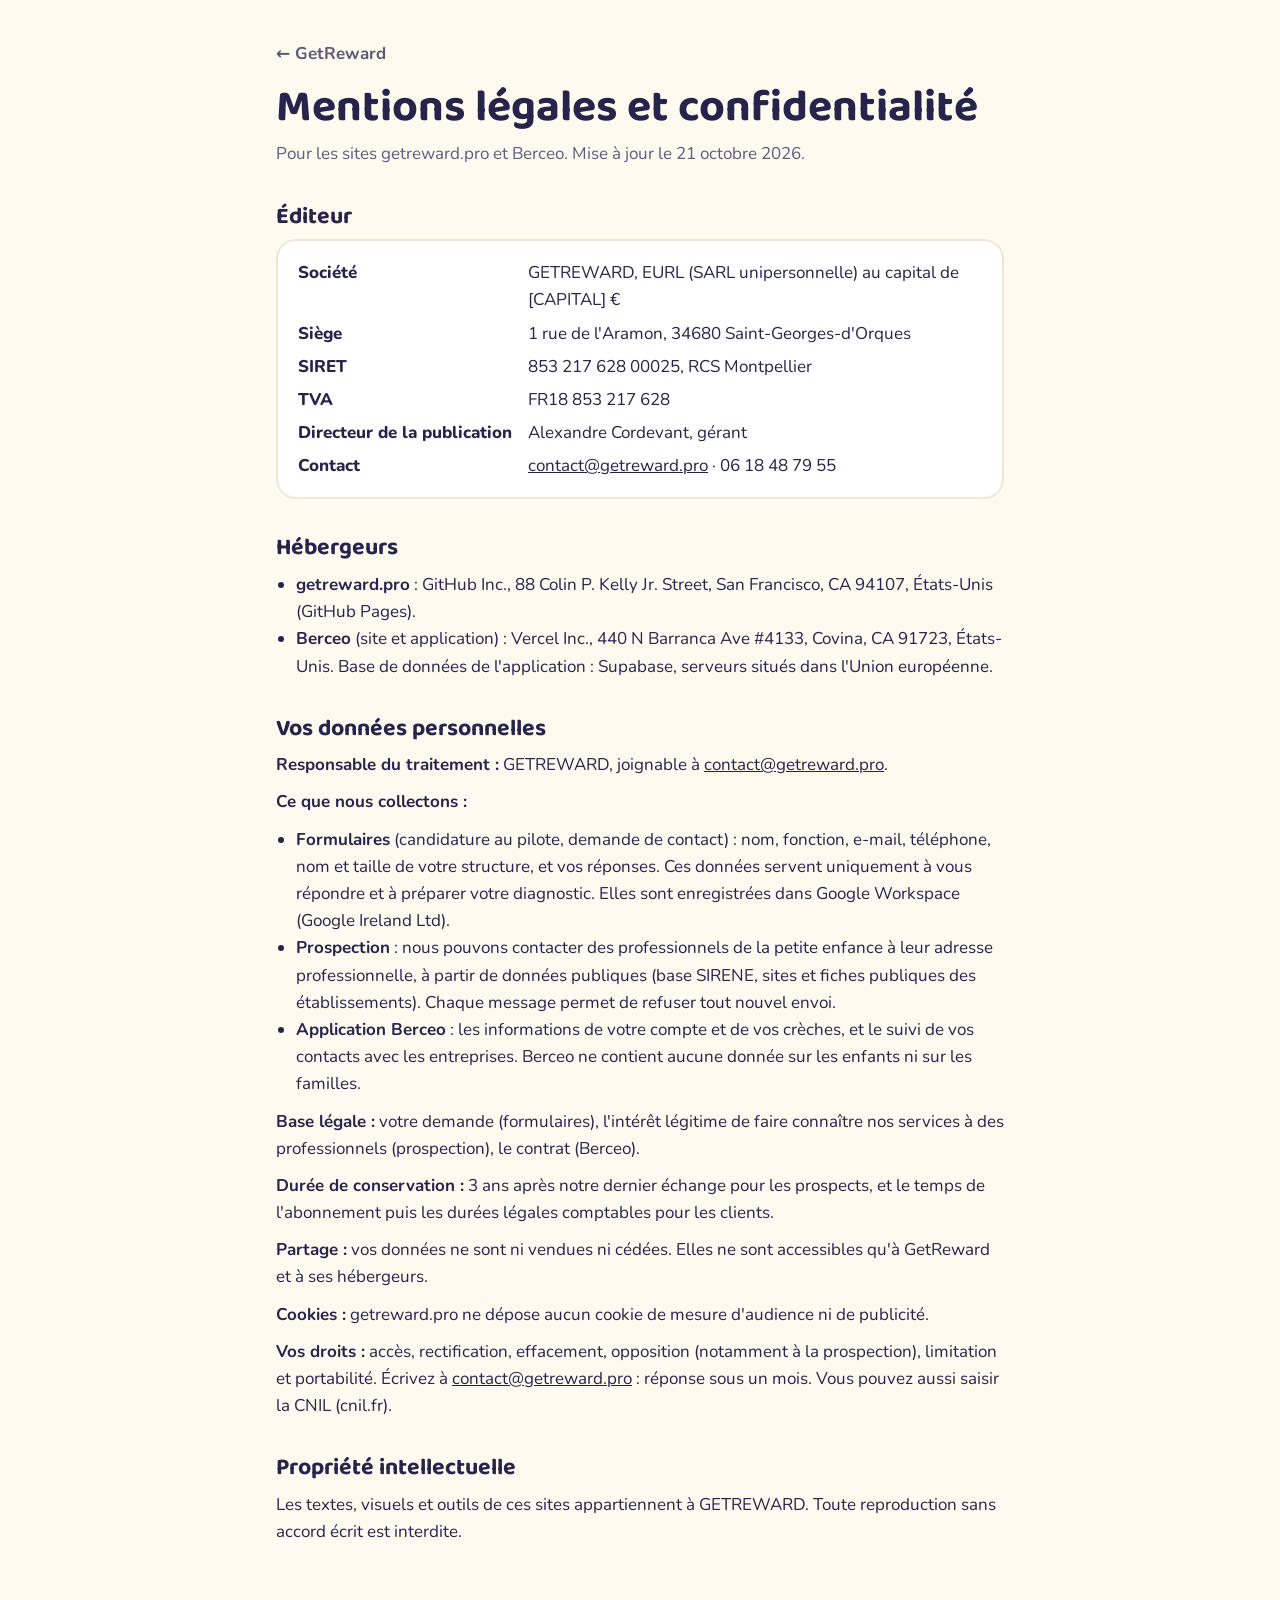
==== mentions-legales/index.html @ 18bce3ec "Mentions légales, formulaire crèches pilotes, contact@getreward.pro Co-Authored-By: Claude Opus 5.5 " ====
<!doctype html>
<html lang="fr">
<head>
<meta charset="utf-8">
<meta name="viewport" content="width=device-width,initial-scale=1,viewport-fit=cover">
<title>Mentions légales · GetReward</title>
<meta name="description" content="Mentions légales et politique de confidentialité de GetReward et de Berceo.">
<link rel="canonical" href="https://getreward.pro/mentions-legales/">
<meta name="robots" content="noindex">
<link rel="preconnect" href="https://fonts.googleapis.com">
<link rel="preconnect" href="https://fonts.gstatic.com" crossorigin>
<link rel="stylesheet" href="https://fonts.googleapis.com/css2?family=Baloo+2:wght@700;800&family=Nunito:wght@500;700;800&display=swap">
<style>
:root{--bg:#FFFAF0;--surface:#FFFFFF;--ink:#26244A;--muted:#5E5B7E;--line:#EFE6D6;--coral:#FF7657;color-scheme:light}
@media (prefers-color-scheme: dark){:root:not([data-theme="light"]){--bg:#17162B;--surface:#22203D;--ink:#F7F3FF;--muted:#BDB8DA;--line:#35325A;--coral:#FF8A6E;color-scheme:dark}}
:root[data-theme="dark"]{--bg:#17162B;--surface:#22203D;--ink:#F7F3FF;--muted:#BDB8DA;--line:#35325A;--coral:#FF8A6E;color-scheme:dark}
*{box-sizing:border-box}
body{margin:0;background:var(--bg);color:var(--ink);font-family:"Nunito","Segoe UI",system-ui,sans-serif;font-size:17px;line-height:1.6}
main{max-width:760px;margin:0 auto;padding:40px max(16px,env(safe-area-inset-left,0px)) 64px}
h1,h2{font-family:"Baloo 2","Trebuchet MS",system-ui,sans-serif;line-height:1.1;margin:0}
h1{font-size:clamp(2rem,6vw,2.8rem);margin:16px 0 8px}
h2{font-size:1.45rem;margin:36px 0 10px}
p,ul{margin:0 0 10px}
ul{padding-left:1.2em}
.muted{color:var(--muted)}
.card{background:var(--surface);border:2px solid var(--line);border-radius:20px;padding:18px 20px}
dl{display:grid;grid-template-columns:max-content 1fr;gap:6px 16px;margin:0}
dt{font-weight:800}
dd{margin:0;min-width:0;overflow-wrap:anywhere}
@media(max-width:560px){dl{grid-template-columns:1fr}dd{margin-bottom:6px}}
a{color:inherit}
a:focus-visible{outline:3px solid var(--coral);outline-offset:3px}
.back{font-weight:700;text-decoration:none;opacity:.75}
.back:hover{opacity:1;text-decoration:underline}
</style>
</head>
<body>
<main>
  <a class="back" href="/">← GetReward</a>
  <h1>Mentions légales et confidentialité</h1>
  <p class="muted">Pour les sites getreward.pro et Berceo. Mise à jour le 21 octobre 2026.</p>

  <h2 id="editeur">Éditeur</h2>
  <div class="card">
    <dl>
      <dt>Société</dt><dd>GETREWARD, EURL (SARL unipersonnelle) au capital de [CAPITAL] €</dd>
      <dt>Siège</dt><dd>1 rue de l'Aramon, 34680 Saint-Georges-d'Orques</dd>
      <dt>SIRET</dt><dd>853 217 628 00025, RCS Montpellier</dd>
      <dt>TVA</dt><dd>FR18 853 217 628</dd>
      <dt>Directeur de la publication</dt><dd>Alexandre Cordevant, gérant</dd>
      <dt>Contact</dt><dd><a href="mailto:contact@getreward.pro">contact@getreward.pro</a> · 06 18 48 79 55</dd>
    </dl>
  </div>

  <h2 id="hebergeurs">Hébergeurs</h2>
  <ul>
    <li><b>getreward.pro</b> : GitHub Inc., 88 Colin P. Kelly Jr. Street, San Francisco, CA 94107, États-Unis (GitHub Pages).</li>
    <li><b>Berceo</b> (site et application) : Vercel Inc., 440 N Barranca Ave #4133, Covina, CA 91723, États-Unis. Base de données de l'application : Supabase, serveurs situés dans l'Union européenne.</li>
  </ul>

  <h2 id="confidentialite">Vos données personnelles</h2>
  <p><b>Responsable du traitement :</b> GETREWARD, joignable à <a href="mailto:contact@getreward.pro">contact@getreward.pro</a>.</p>
  <p><b>Ce que nous collectons :</b></p>
  <ul>
    <li><b>Formulaires</b> (candidature au pilote, demande de contact) : nom, fonction, e-mail, téléphone, nom et taille de votre structure, et vos réponses. Ces données servent uniquement à vous répondre et à préparer votre diagnostic. Elles sont enregistrées dans Google Workspace (Google Ireland Ltd).</li>
    <li><b>Prospection</b> : nous pouvons contacter des professionnels de la petite enfance à leur adresse professionnelle, à partir de données publiques (base SIRENE, sites et fiches publiques des établissements). Chaque message permet de refuser tout nouvel envoi.</li>
    <li><b>Application Berceo</b> : les informations de votre compte et de vos crèches, et le suivi de vos contacts avec les entreprises. Berceo ne contient aucune donnée sur les enfants ni sur les familles.</li>
  </ul>
  <p><b>Base légale :</b> votre demande (formulaires), l'intérêt légitime de faire connaître nos services à des professionnels (prospection), le contrat (Berceo).</p>
  <p><b>Durée de conservation :</b> 3 ans après notre dernier échange pour les prospects, et le temps de l'abonnement puis les durées légales comptables pour les clients.</p>
  <p><b>Partage :</b> vos données ne sont ni vendues ni cédées. Elles ne sont accessibles qu'à GetReward et à ses hébergeurs.</p>
  <p><b>Cookies :</b> getreward.pro ne dépose aucun cookie de mesure d'audience ni de publicité.</p>
  <p><b>Vos droits :</b> accès, rectification, effacement, opposition (notamment à la prospection), limitation et portabilité. Écrivez à <a href="mailto:contact@getreward.pro">contact@getreward.pro</a> : réponse sous un mois. Vous pouvez aussi saisir la CNIL (cnil.fr).</p>

  <h2 id="propriete">Propriété intellectuelle</h2>
  <p>Les textes, visuels et outils de ces sites appartiennent à GETREWARD. Toute reproduction sans accord écrit est interdite.</p>
</main>
</body>
</html>
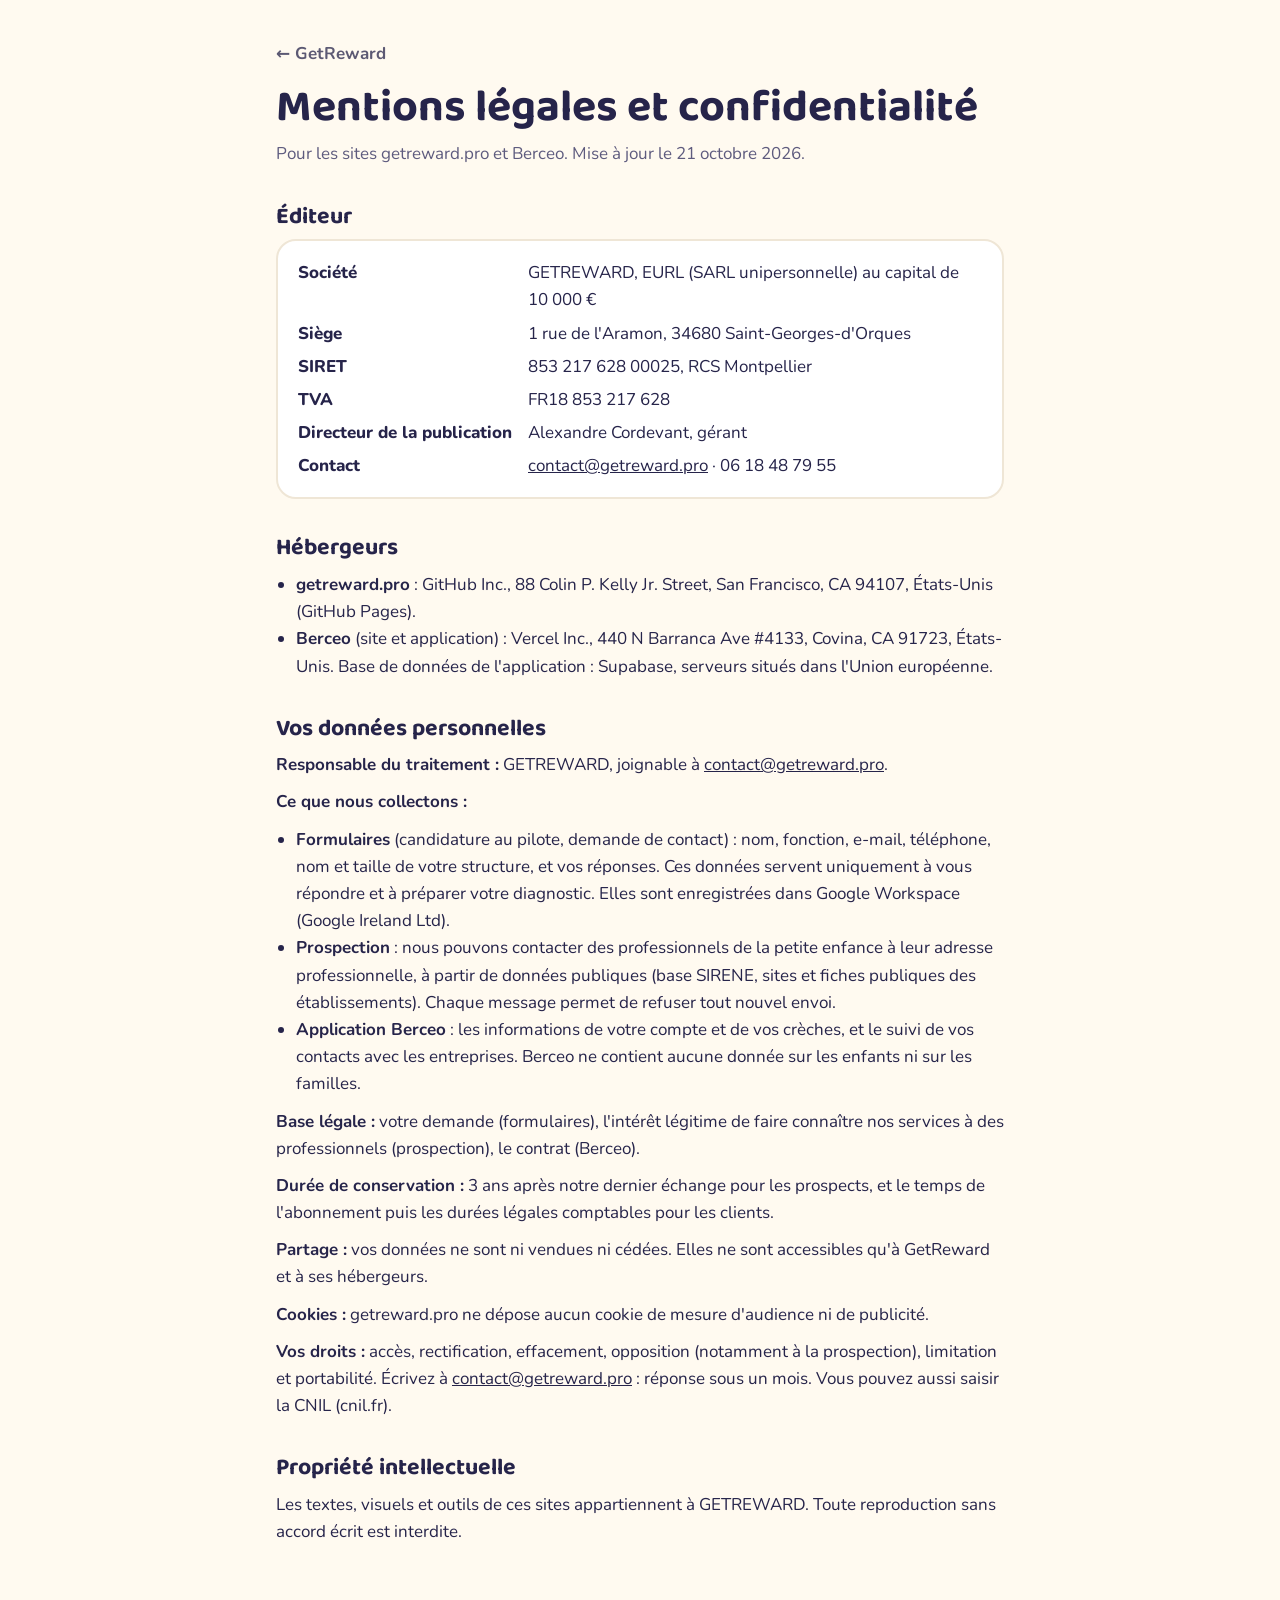
==== commit 63f316b2: "Mentions légales : capital social Co-Authored-By: Claude Opus 5.5 <noreply@anthropic.com>" ====
--- a/mentions-legales/index.html
+++ b/mentions-legales/index.html
@@ -43,7 +43,7 @@
   <h2 id="editeur">Éditeur</h2>
   <div class="card">
     <dl>
-      <dt>Société</dt><dd>GETREWARD, EURL (SARL unipersonnelle) au capital de [CAPITAL] €</dd>
+      <dt>Société</dt><dd>GETREWARD, EURL (SARL unipersonnelle) au capital de 10 000 €</dd>
       <dt>Siège</dt><dd>1 rue de l'Aramon, 34680 Saint-Georges-d'Orques</dd>
       <dt>SIRET</dt><dd>853 217 628 00025, RCS Montpellier</dd>
       <dt>TVA</dt><dd>FR18 853 217 628</dd>
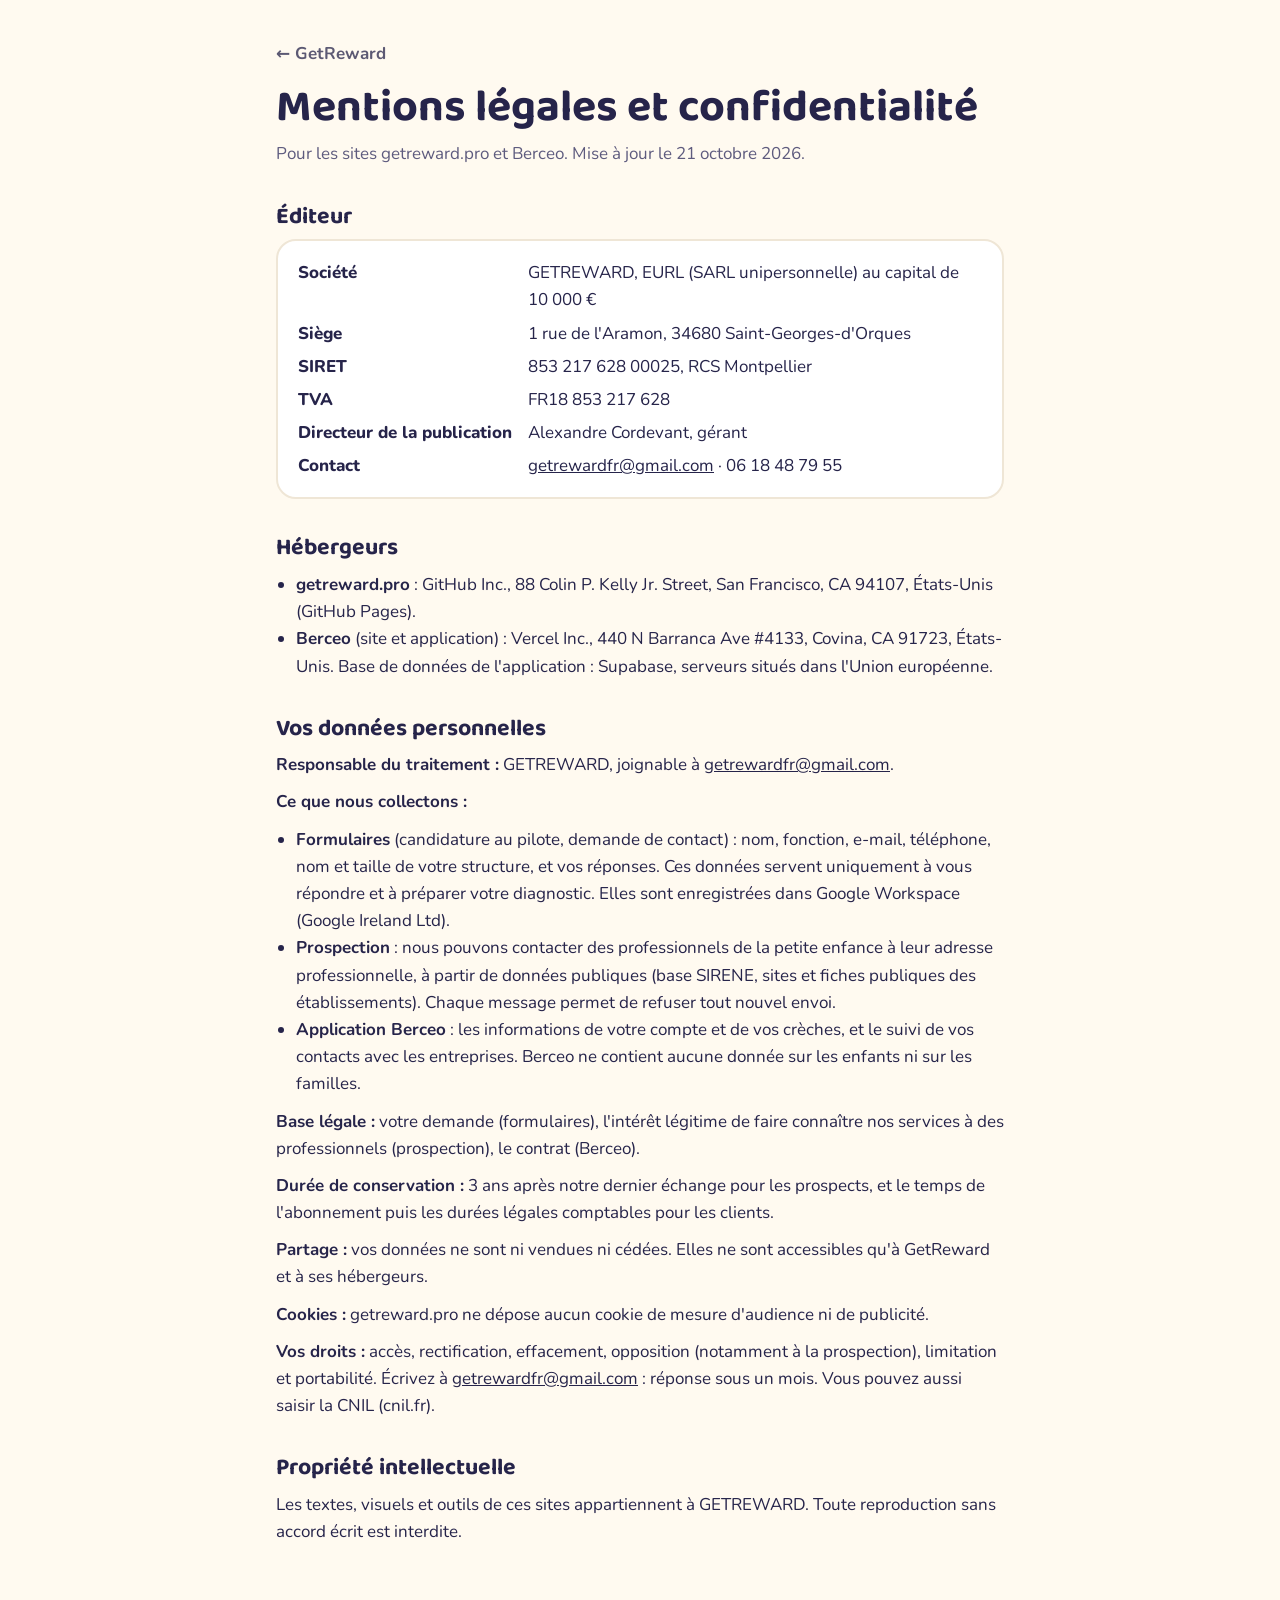
==== commit 4fe0e63d: "Retour à getrewardfr@gmail.com : la boîte contact@getreward.pro n'existe pas encore Co-Authored-By: " ====
--- a/mentions-legales/index.html
+++ b/mentions-legales/index.html
@@ -48,7 +48,7 @@
       <dt>SIRET</dt><dd>853 217 628 00025, RCS Montpellier</dd>
       <dt>TVA</dt><dd>FR18 853 217 628</dd>
       <dt>Directeur de la publication</dt><dd>Alexandre Cordevant, gérant</dd>
-      <dt>Contact</dt><dd><a href="mailto:contact@getreward.pro">contact@getreward.pro</a> · 06 18 48 79 55</dd>
+      <dt>Contact</dt><dd><a href="mailto:getrewardfr@gmail.com">getrewardfr@gmail.com</a> · 06 18 48 79 55</dd>
     </dl>
   </div>
 
@@ -59,7 +59,7 @@
   </ul>
 
   <h2 id="confidentialite">Vos données personnelles</h2>
-  <p><b>Responsable du traitement :</b> GETREWARD, joignable à <a href="mailto:contact@getreward.pro">contact@getreward.pro</a>.</p>
+  <p><b>Responsable du traitement :</b> GETREWARD, joignable à <a href="mailto:getrewardfr@gmail.com">getrewardfr@gmail.com</a>.</p>
   <p><b>Ce que nous collectons :</b></p>
   <ul>
     <li><b>Formulaires</b> (candidature au pilote, demande de contact) : nom, fonction, e-mail, téléphone, nom et taille de votre structure, et vos réponses. Ces données servent uniquement à vous répondre et à préparer votre diagnostic. Elles sont enregistrées dans Google Workspace (Google Ireland Ltd).</li>
@@ -70,7 +70,7 @@
   <p><b>Durée de conservation :</b> 3 ans après notre dernier échange pour les prospects, et le temps de l'abonnement puis les durées légales comptables pour les clients.</p>
   <p><b>Partage :</b> vos données ne sont ni vendues ni cédées. Elles ne sont accessibles qu'à GetReward et à ses hébergeurs.</p>
   <p><b>Cookies :</b> getreward.pro ne dépose aucun cookie de mesure d'audience ni de publicité.</p>
-  <p><b>Vos droits :</b> accès, rectification, effacement, opposition (notamment à la prospection), limitation et portabilité. Écrivez à <a href="mailto:contact@getreward.pro">contact@getreward.pro</a> : réponse sous un mois. Vous pouvez aussi saisir la CNIL (cnil.fr).</p>
+  <p><b>Vos droits :</b> accès, rectification, effacement, opposition (notamment à la prospection), limitation et portabilité. Écrivez à <a href="mailto:getrewardfr@gmail.com">getrewardfr@gmail.com</a> : réponse sous un mois. Vous pouvez aussi saisir la CNIL (cnil.fr).</p>
 
   <h2 id="propriete">Propriété intellectuelle</h2>
   <p>Les textes, visuels et outils de ces sites appartiennent à GETREWARD. Toute reproduction sans accord écrit est interdite.</p>
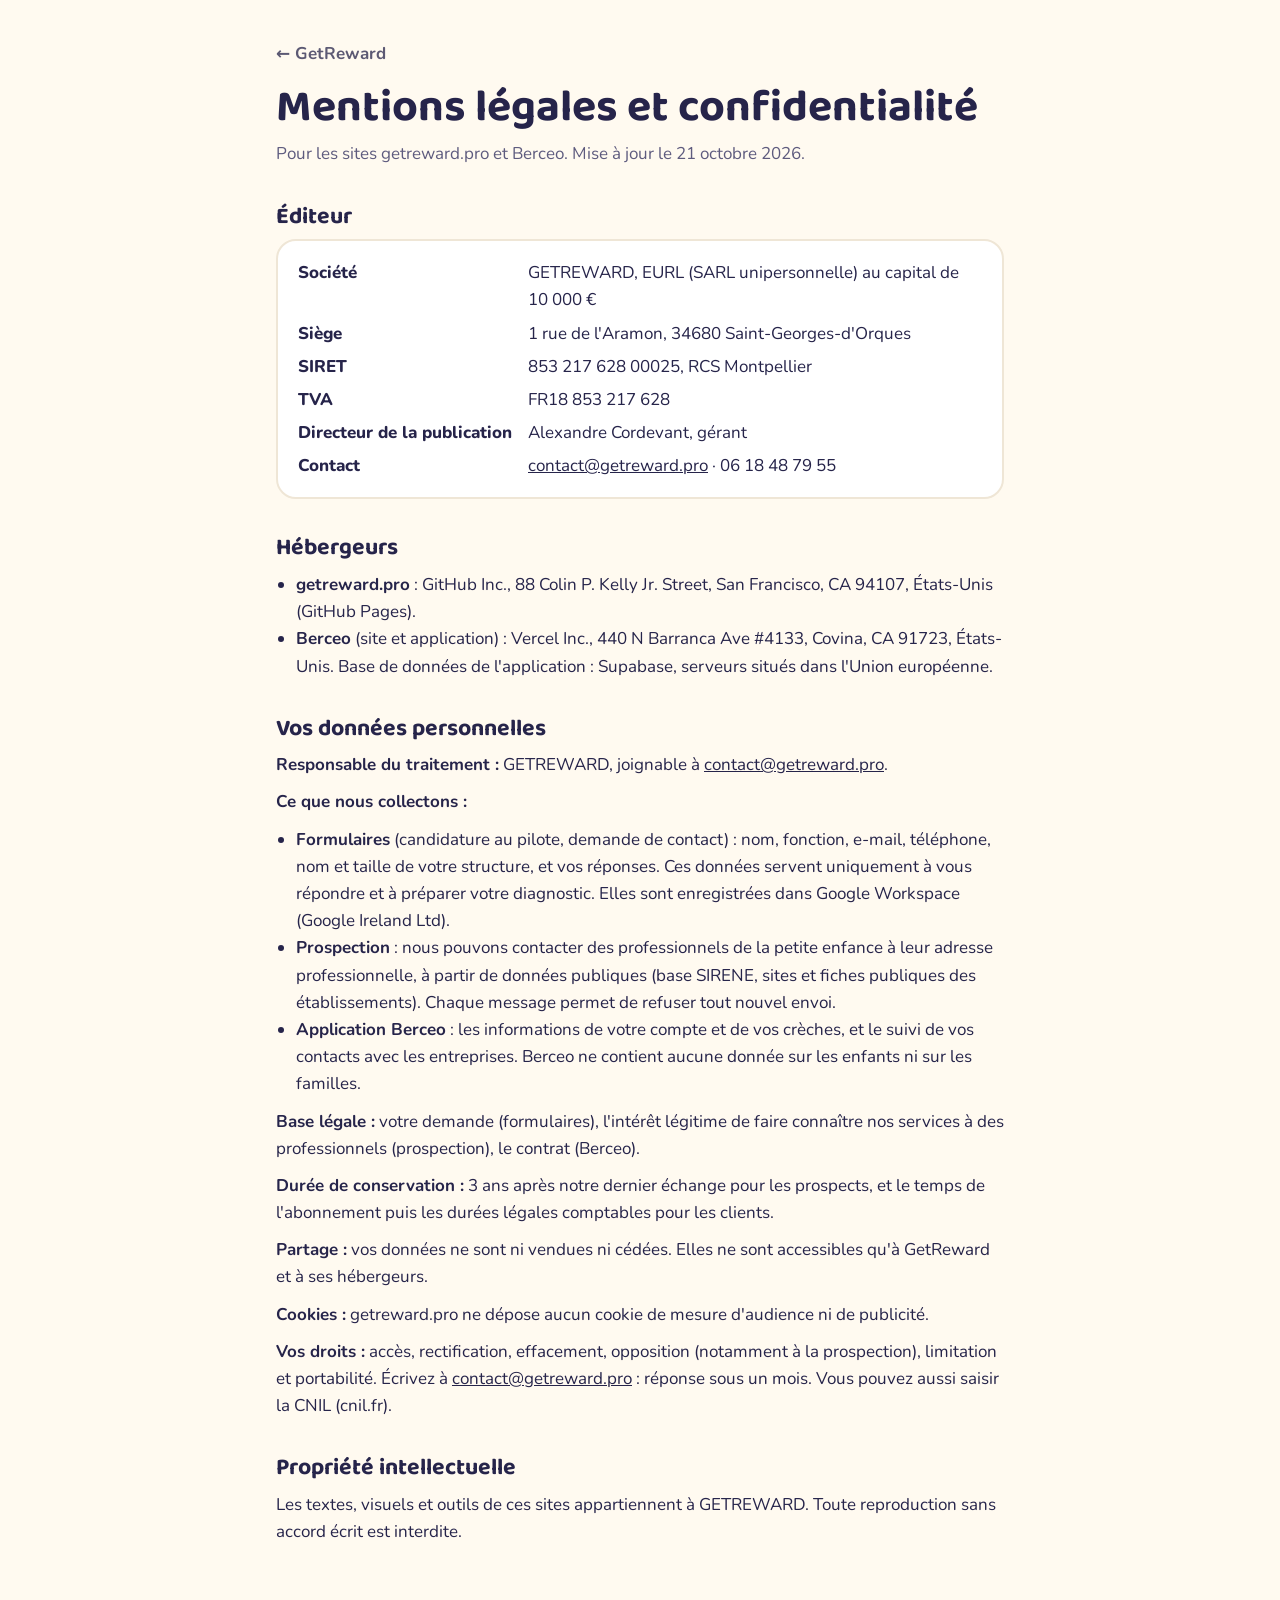
==== commit e96b78d6: "Contact contact@getreward.pro (boîte créée chez OVH) Co-Authored-By: Claude Opus 5.5 <noreply@anthro" ====
--- a/mentions-legales/index.html
+++ b/mentions-legales/index.html
@@ -48,7 +48,7 @@
       <dt>SIRET</dt><dd>853 217 628 00025, RCS Montpellier</dd>
       <dt>TVA</dt><dd>FR18 853 217 628</dd>
       <dt>Directeur de la publication</dt><dd>Alexandre Cordevant, gérant</dd>
-      <dt>Contact</dt><dd><a href="mailto:getrewardfr@gmail.com">getrewardfr@gmail.com</a> · 06 18 48 79 55</dd>
+      <dt>Contact</dt><dd><a href="mailto:contact@getreward.pro">contact@getreward.pro</a> · 06 18 48 79 55</dd>
     </dl>
   </div>
 
@@ -59,7 +59,7 @@
   </ul>
 
   <h2 id="confidentialite">Vos données personnelles</h2>
-  <p><b>Responsable du traitement :</b> GETREWARD, joignable à <a href="mailto:getrewardfr@gmail.com">getrewardfr@gmail.com</a>.</p>
+  <p><b>Responsable du traitement :</b> GETREWARD, joignable à <a href="mailto:contact@getreward.pro">contact@getreward.pro</a>.</p>
   <p><b>Ce que nous collectons :</b></p>
   <ul>
     <li><b>Formulaires</b> (candidature au pilote, demande de contact) : nom, fonction, e-mail, téléphone, nom et taille de votre structure, et vos réponses. Ces données servent uniquement à vous répondre et à préparer votre diagnostic. Elles sont enregistrées dans Google Workspace (Google Ireland Ltd).</li>
@@ -70,7 +70,7 @@
   <p><b>Durée de conservation :</b> 3 ans après notre dernier échange pour les prospects, et le temps de l'abonnement puis les durées légales comptables pour les clients.</p>
   <p><b>Partage :</b> vos données ne sont ni vendues ni cédées. Elles ne sont accessibles qu'à GetReward et à ses hébergeurs.</p>
   <p><b>Cookies :</b> getreward.pro ne dépose aucun cookie de mesure d'audience ni de publicité.</p>
-  <p><b>Vos droits :</b> accès, rectification, effacement, opposition (notamment à la prospection), limitation et portabilité. Écrivez à <a href="mailto:getrewardfr@gmail.com">getrewardfr@gmail.com</a> : réponse sous un mois. Vous pouvez aussi saisir la CNIL (cnil.fr).</p>
+  <p><b>Vos droits :</b> accès, rectification, effacement, opposition (notamment à la prospection), limitation et portabilité. Écrivez à <a href="mailto:contact@getreward.pro">contact@getreward.pro</a> : réponse sous un mois. Vous pouvez aussi saisir la CNIL (cnil.fr).</p>
 
   <h2 id="propriete">Propriété intellectuelle</h2>
   <p>Les textes, visuels et outils de ces sites appartiennent à GETREWARD. Toute reproduction sans accord écrit est interdite.</p>
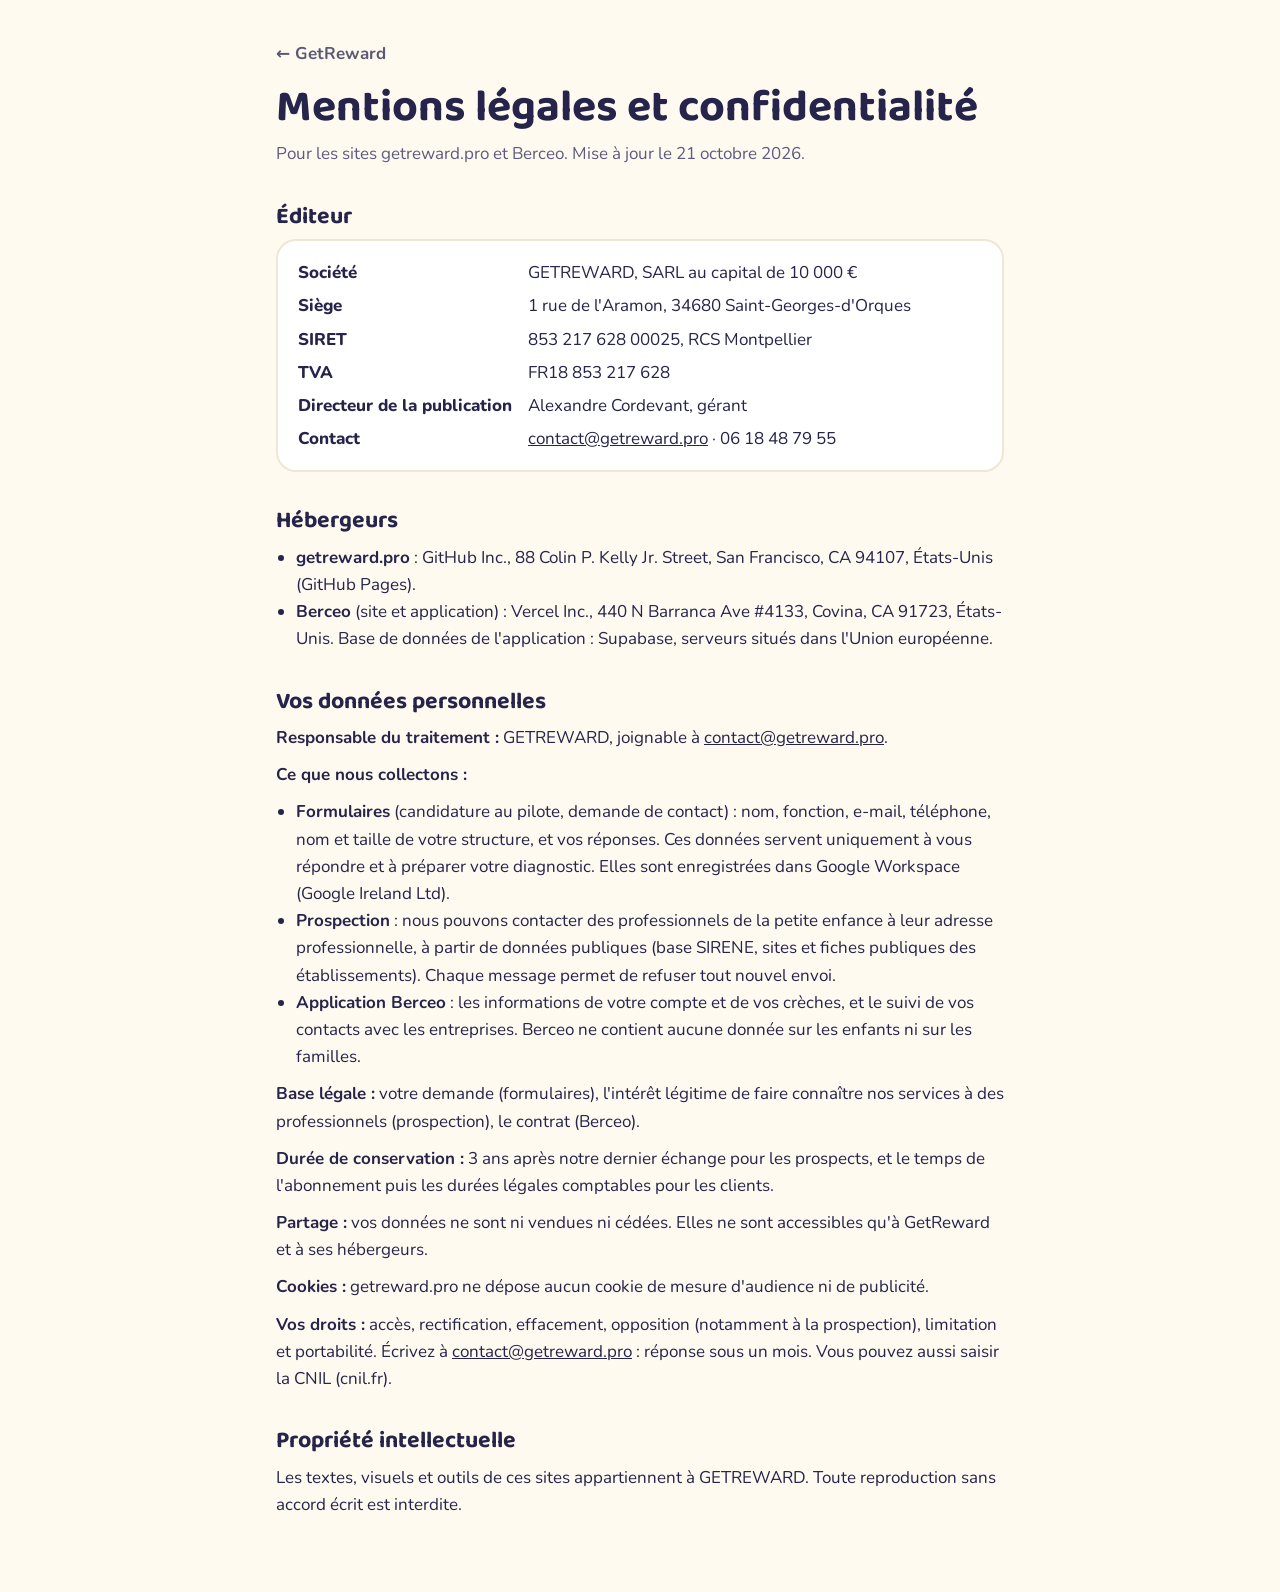
==== commit 31bf3a88: "Micro-crèches : offre double Berceo + IA sur une seule page (tarifs réels, calculateur, comparatif, " ====
--- a/mentions-legales/index.html
+++ b/mentions-legales/index.html
@@ -43,7 +43,7 @@
   <h2 id="editeur">Éditeur</h2>
   <div class="card">
     <dl>
-      <dt>Société</dt><dd>GETREWARD, EURL (SARL unipersonnelle) au capital de 10 000 €</dd>
+      <dt>Société</dt><dd>GETREWARD, SARL au capital de 10 000 €</dd>
       <dt>Siège</dt><dd>1 rue de l'Aramon, 34680 Saint-Georges-d'Orques</dd>
       <dt>SIRET</dt><dd>853 217 628 00025, RCS Montpellier</dd>
       <dt>TVA</dt><dd>FR18 853 217 628</dd>
